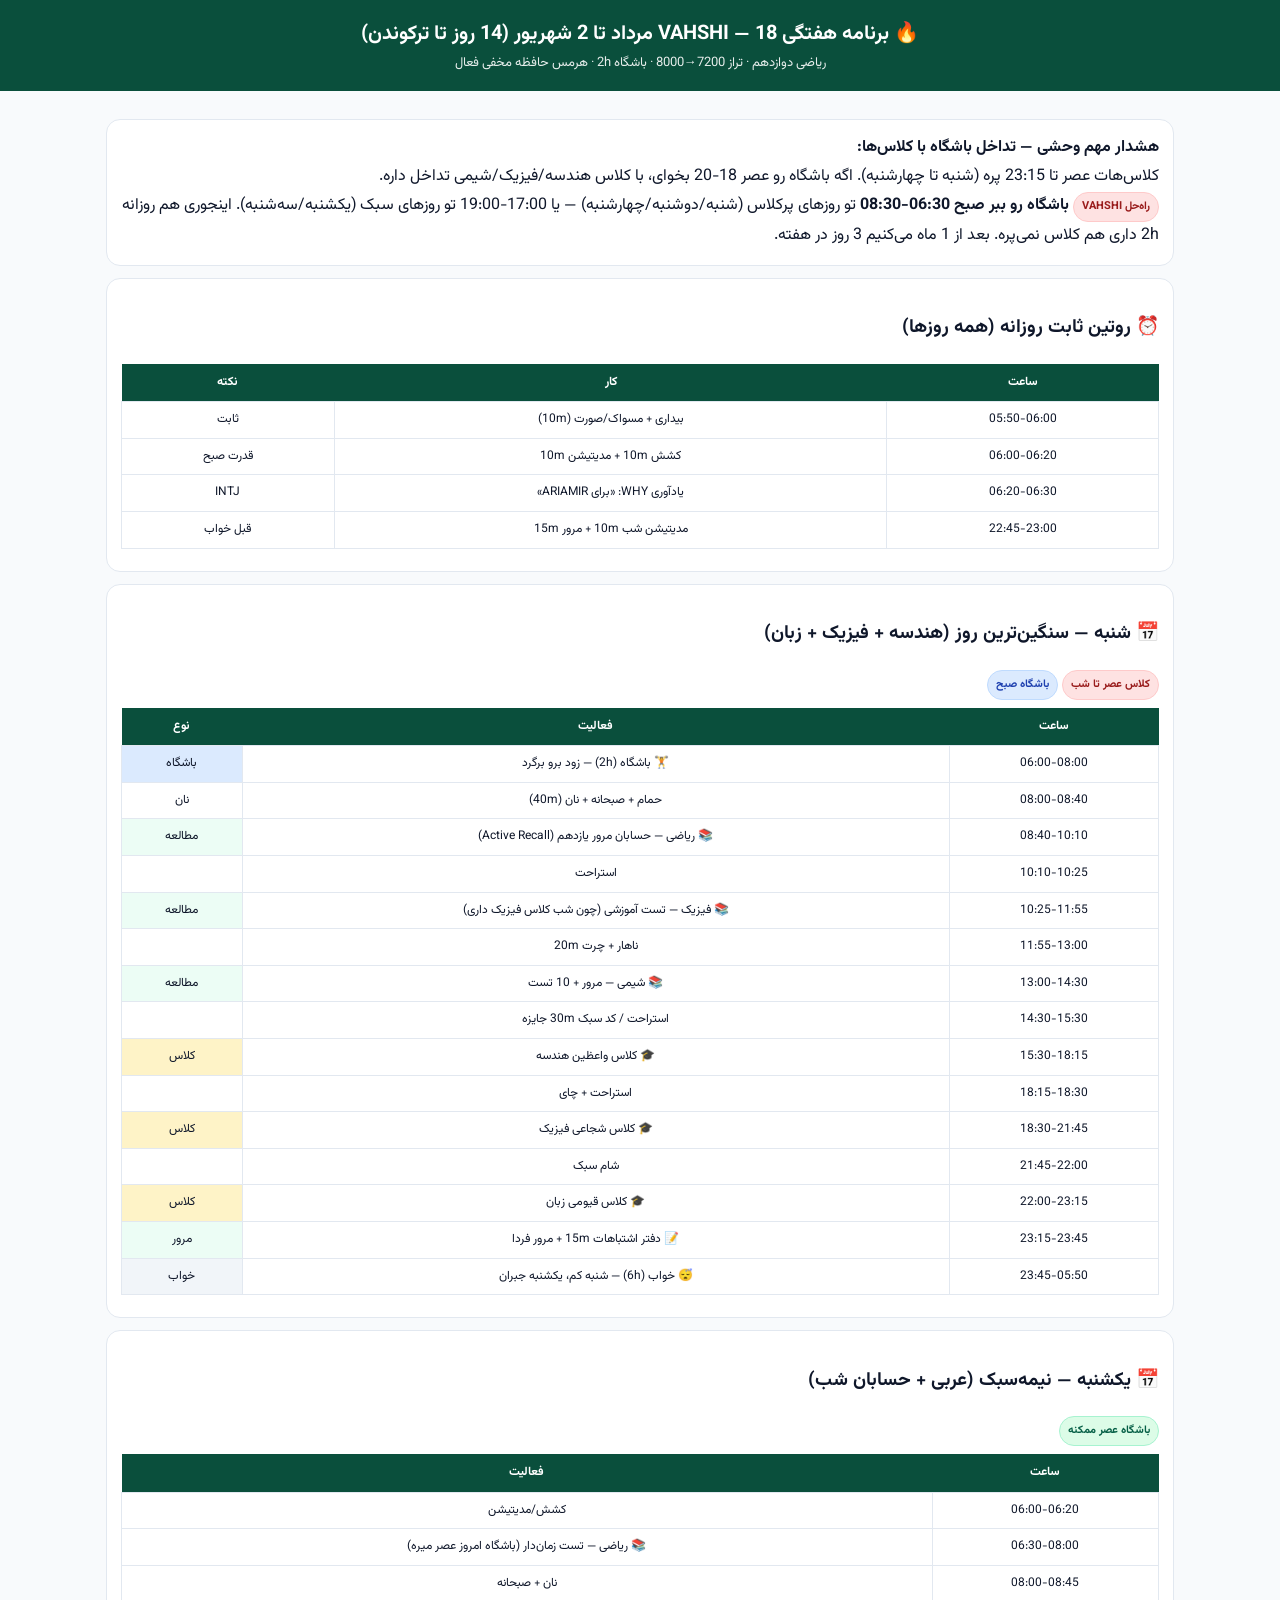
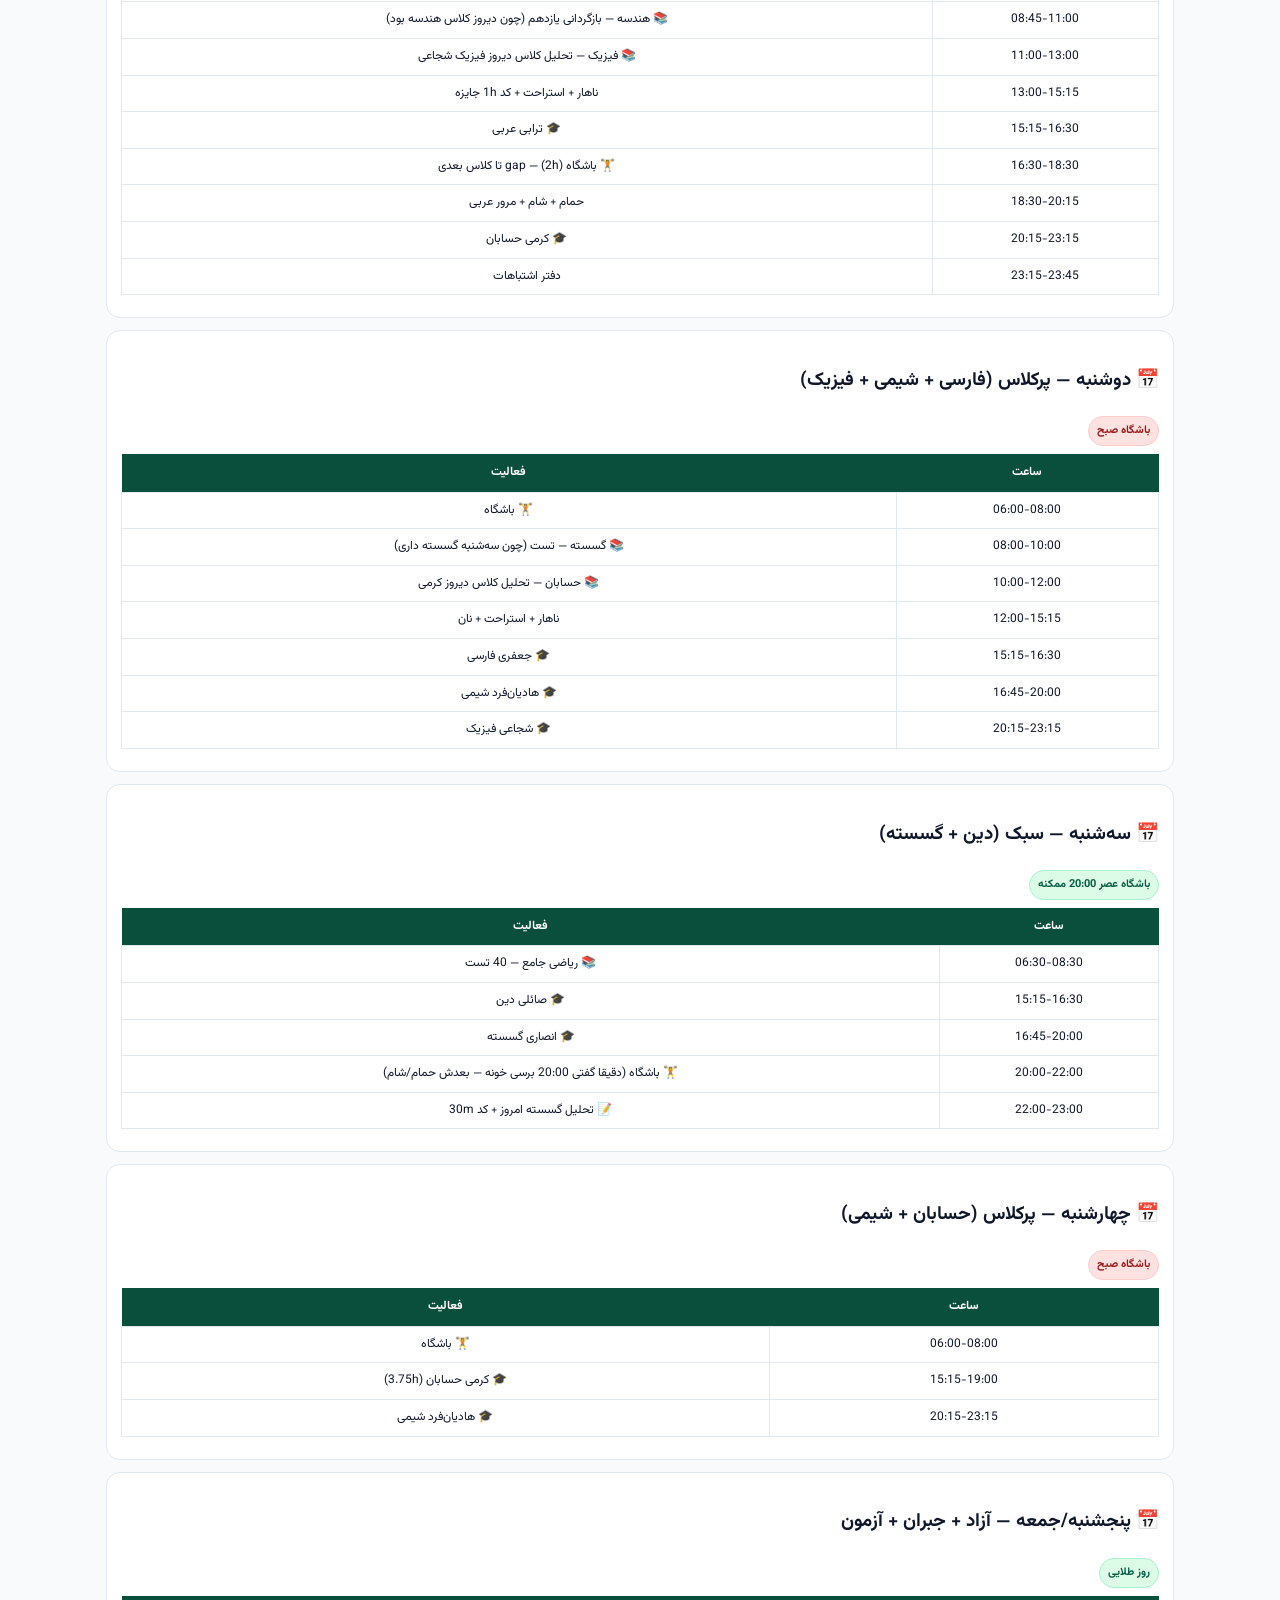
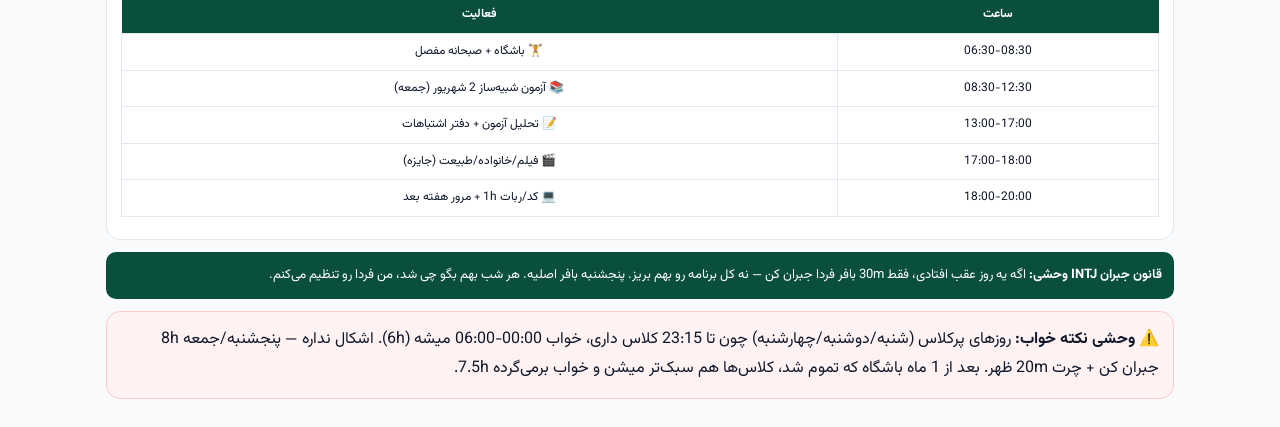
==== docs/weekly-plan-18mordad.html @ 4eb7428c "feat: weekly plan 18mordad-2shahrivar with class times + lifestyle - شنبه تا چهارشنبه با زمان دقیق م" ====
<!DOCTYPE html>
<html lang="fa" dir="rtl">
<head>
<meta charset="UTF-8">
<meta name="viewport" content="width=device-width, initial-scale=1.0">
<title>برنامه هفتگی VAHSHI — 18 مرداد تا 2 شهریور</title>
<link href="https://fonts.googleapis.com/css2?family=Vazirmatn:wght@400;700;800&display=swap" rel="stylesheet">
<style>
*{box-sizing:border-box;font-family:'Vazirmatn',sans-serif}
body{margin:0;background:#f8fafc;color:#0f172a;line-height:1.8}
.header{background:#0a4f3c;color:white;padding:16px 20px;text-align:center}
.header h1{margin:0;font-size:20px}
.container{max-width:1100px;margin:0 auto;padding:16px}
.card{background:white;border:1px solid #e2e8f0;border-radius:14px;padding:14px;margin:12px 0}
.badge{display:inline-block;padding:4px 8px;border-radius:999px;font-size:11px;font-weight:700}
.badge.red{background:#fee2e2;color:#991b1b;border:1px solid #fecaca}
.badge.green{background:#dcfce7;color:#065f46;border:1px solid #a7f3d0}
.badge.blue{background:#dbeafe;color:#1e40af;border:1px solid #bfdbfe}
table{width:100%;border-collapse:collapse;font-size:12px;margin:8px 0}
th{background:#0a4f3c;color:white;padding:8px}
td{padding:7px;border:1px solid #e2e8f0;text-align:center}
td.class{background:#fef3c7}
td.study{background:#ecfdf5}
td.gym{background:#dbeafe}
td.sleep{background:#f1f5f9}
.tip{background:#0a4f3c;color:white;padding:12px;border-radius:10px;font-size:13px}
</style>
</head>
<body>
<div class="header">
  <h1>🔥 برنامه هفتگی VAHSHI — 18 مرداد تا 2 شهریور (14 روز تا ترکوندن)</h1>
  <div style="font-size:13px;opacity:.9">ریاضی دوازدهم · تراز 7200→8000 · باشگاه 2h · هرمس حافظه مخفی فعال</div>
</div>
<div class="container">

<div class="card">
  <strong>هشدار مهم وحشی — تداخل باشگاه با کلاس‌ها:</strong><br>
  کلاس‌هات عصر تا 23:15 پره (شنبه تا چهارشنبه). اگه باشگاه رو عصر 18-20 بخوای، با کلاس هندسه/فیزیک/شیمی تداخل داره.<br>
  <span class="badge red">راه‌حل VAHSHI</span> <strong>باشگاه رو ببر صبح 06:30-08:30</strong> تو روزهای پرکلاس (شنبه/دوشنبه/چهارشنبه) — یا 17:00-19:00 تو روزهای سبک (یکشنبه/سه‌شنبه). اینجوری هم روزانه 2h داری هم کلاس نمی‌پره. بعد از 1 ماه می‌کنیم 3 روز در هفته.
</div>

<div class="card">
  <h3>⏰ روتین ثابت روزانه (همه روزها)</h3>
  <table>
    <tr><th>ساعت</th><th>کار</th><th>نکته</th></tr>
    <tr><td>05:50-06:00</td><td>بیداری + مسواک/صورت (10m)</td><td>ثابت</td></tr>
    <tr><td>06:00-06:20</td><td>کشش 10m + مدیتیشن 10m</td><td>قدرت صبح</td></tr>
    <tr><td>06:20-06:30</td><td>یادآوری WHY: «برای ARIAMIR»</td><td>INTJ</td></tr>
    <tr><td>22:45-23:00</td><td>مدیتیشن شب 10m + مرور 15m</td><td>قبل خواب</td></tr>
  </table>
</div>

<div class="card">
  <h3>📅 شنبه — سنگین‌ترین روز (هندسه + فیزیک + زبان)</h3>
  <span class="badge red">کلاس عصر تا شب</span> <span class="badge blue">باشگاه صبح</span>
  <table>
    <tr><th>ساعت</th><th>فعالیت</th><th>نوع</th></tr>
    <tr><td>06:00-08:00</td><td>🏋️ باشگاه (2h) — زود برو برگرد</td><td class="gym">باشگاه</td></tr>
    <tr><td>08:00-08:40</td><td>حمام + صبحانه + نان (40m)</td><td>نان</td></tr>
    <tr><td>08:40-10:10</td><td>📚 ریاضی — حسابان مرور یازدهم (Active Recall)</td><td class="study">مطالعه</td></tr>
    <tr><td>10:10-10:25</td><td>استراحت</td><td></td></tr>
    <tr><td>10:25-11:55</td><td>📚 فیزیک — تست آموزشی (چون شب کلاس فیزیک داری)</td><td class="study">مطالعه</td></tr>
    <tr><td>11:55-13:00</td><td>ناهار + چرت 20m</td><td></td></tr>
    <tr><td>13:00-14:30</td><td>📚 شیمی — مرور + 10 تست</td><td class="study">مطالعه</td></tr>
    <tr><td>14:30-15:30</td><td>استراحت / کد سبک 30m جایزه</td><td></td></tr>
    <tr><td>15:30-18:15</td><td>🎓 کلاس واعظین هندسه</td><td class="class">کلاس</td></tr>
    <tr><td>18:15-18:30</td><td>استراحت + چای</td><td></td></tr>
    <tr><td>18:30-21:45</td><td>🎓 کلاس شجاعی فیزیک</td><td class="class">کلاس</td></tr>
    <tr><td>21:45-22:00</td><td>شام سبک</td><td></td></tr>
    <tr><td>22:00-23:15</td><td>🎓 کلاس قیومی زبان</td><td class="class">کلاس</td></tr>
    <tr><td>23:15-23:45</td><td>📝 دفتر اشتباهات 15m + مرور فردا</td><td class="study">مرور</td></tr>
    <tr><td>23:45-05:50</td><td>😴 خواب (6h) — شنبه کم، یکشنبه جبران</td><td class="sleep">خواب</td></tr>
  </table>
</div>

<div class="card">
  <h3>📅 یکشنبه — نیمه‌سبک (عربی + حسابان شب)</h3>
  <span class="badge green">باشگاه عصر ممکنه</span>
  <table>
    <tr><th>ساعت</th><th>فعالیت</th></tr>
    <tr><td>06:00-06:20</td><td>کشش/مدیتیشن</td></tr>
    <tr><td>06:30-08:00</td><td>📚 ریاضی — تست زمان‌دار (باشگاه امروز عصر میره)</td></tr>
    <tr><td>08:00-08:45</td><td>نان + صبحانه</td></tr>
    <tr><td>08:45-11:00</td><td>📚 هندسه — بازگردانی یازدهم (چون دیروز کلاس هندسه بود)</td></tr>
    <tr><td>11:00-13:00</td><td>📚 فیزیک — تحلیل کلاس دیروز فیزیک شجاعی</td></tr>
    <tr><td>13:00-15:15</td><td>ناهار + استراحت + کد 1h جایزه</td></tr>
    <tr><td>15:15-16:30</td><td>🎓 ترابی عربی</td></tr>
    <tr><td>16:30-18:30</td><td>🏋️ باشگاه (2h) — gap تا کلاس بعدی</td></tr>
    <tr><td>18:30-20:15</td><td>حمام + شام + مرور عربی</td></tr>
    <tr><td>20:15-23:15</td><td>🎓 کرمی حسابان</td></tr>
    <tr><td>23:15-23:45</td><td>دفتر اشتباهات</td></tr>
  </table>
</div>

<div class="card">
  <h3>📅 دوشنبه — پرکلاس (فارسی + شیمی + فیزیک)</h3>
  <span class="badge red">باشگاه صبح</span>
  <table>
    <tr><th>ساعت</th><th>فعالیت</th></tr>
    <tr><td>06:00-08:00</td><td>🏋️ باشگاه</td></tr>
    <tr><td>08:00-10:00</td><td>📚 گسسته — تست (چون سه‌شنبه گسسته داری)</td></tr>
    <tr><td>10:00-12:00</td><td>📚 حسابان — تحلیل کلاس دیروز کرمی</td></tr>
    <tr><td>12:00-15:15</td><td>ناهار + استراحت + نان</td></tr>
    <tr><td>15:15-16:30</td><td>🎓 جعفری فارسی</td></tr>
    <tr><td>16:45-20:00</td><td>🎓 هادیان‌فرد شیمی</td></tr>
    <tr><td>20:15-23:15</td><td>🎓 شجاعی فیزیک</td></tr>
  </table>
</div>

<div class="card">
  <h3>📅 سه‌شنبه — سبک (دین + گسسته)</h3>
  <span class="badge green">باشگاه عصر 20:00 ممکنه</span>
  <table>
    <tr><th>ساعت</th><th>فعالیت</th></tr>
    <tr><td>06:30-08:30</td><td>📚 ریاضی جامع — 40 تست</td></tr>
    <tr><td>15:15-16:30</td><td>🎓 صائلی دین</td></tr>
    <tr><td>16:45-20:00</td><td>🎓 انصاری گسسته</td></tr>
    <tr><td>20:00-22:00</td><td>🏋️ باشگاه (دقیقا گفتی 20:00 برسی خونه — بعدش حمام/شام)</td></tr>
    <tr><td>22:00-23:00</td><td>📝 تحلیل گسسته امروز + کد 30m</td></tr>
  </table>
</div>

<div class="card">
  <h3>📅 چهارشنبه — پرکلاس (حسابان + شیمی)</h3>
  <span class="badge red">باشگاه صبح</span>
  <table>
    <tr><th>ساعت</th><th>فعالیت</th></tr>
    <tr><td>06:00-08:00</td><td>🏋️ باشگاه</td></tr>
    <tr><td>15:15-19:00</td><td>🎓 کرمی حسابان (3.75h)</td></tr>
    <tr><td>20:15-23:15</td><td>🎓 هادیان‌فرد شیمی</td></tr>
  </table>
</div>

<div class="card">
  <h3>📅 پنجشنبه/جمعه — آزاد + جبران + آزمون</h3>
  <span class="badge green">روز طلایی</span>
  <table>
    <tr><th>ساعت</th><th>فعالیت</th></tr>
    <tr><td>06:30-08:30</td><td>🏋️ باشگاه + صبحانه مفصل</td></tr>
    <tr><td>08:30-12:30</td><td>📚 آزمون شبیه‌ساز 2 شهریور (جمعه)</td></tr>
    <tr><td>13:00-17:00</td><td>📝 تحلیل آزمون + دفتر اشتباهات</td></tr>
    <tr><td>17:00-18:00</td><td>🎬 فیلم/خانواده/طبیعت (جایزه)</td></tr>
    <tr><td>18:00-20:00</td><td>💻 کد/ربات 1h + مرور هفته بعد</td></tr>
  </table>
</div>

<div class="tip">
  <strong>قانون جبران INTJ وحشی:</strong> اگه یه روز عقب افتادی، فقط 30m بافر فردا جبران کن — نه کل برنامه رو بهم بریز. پنجشنبه بافر اصلیه. هر شب بهم بگو چی شد، من فردا رو تنظیم می‌کنم.
</div>

<div class="card" style="background:#fef2f2;border-color:#fecaca">
  <strong>⚠️ وحشی نکته خواب:</strong> روزهای پرکلاس (شنبه/دوشنبه/چهارشنبه) چون تا 23:15 کلاس داری، خواب 00:00-06:00 میشه (6h). اشکال نداره — پنجشنبه/جمعه 8h جبران کن + چرت 20m ظهر. بعد از 1 ماه باشگاه که تموم شد، کلاس‌ها هم سبک‌تر میشن و خواب برمی‌گرده 7.5h.
</div>

</div>
</body>
</html>
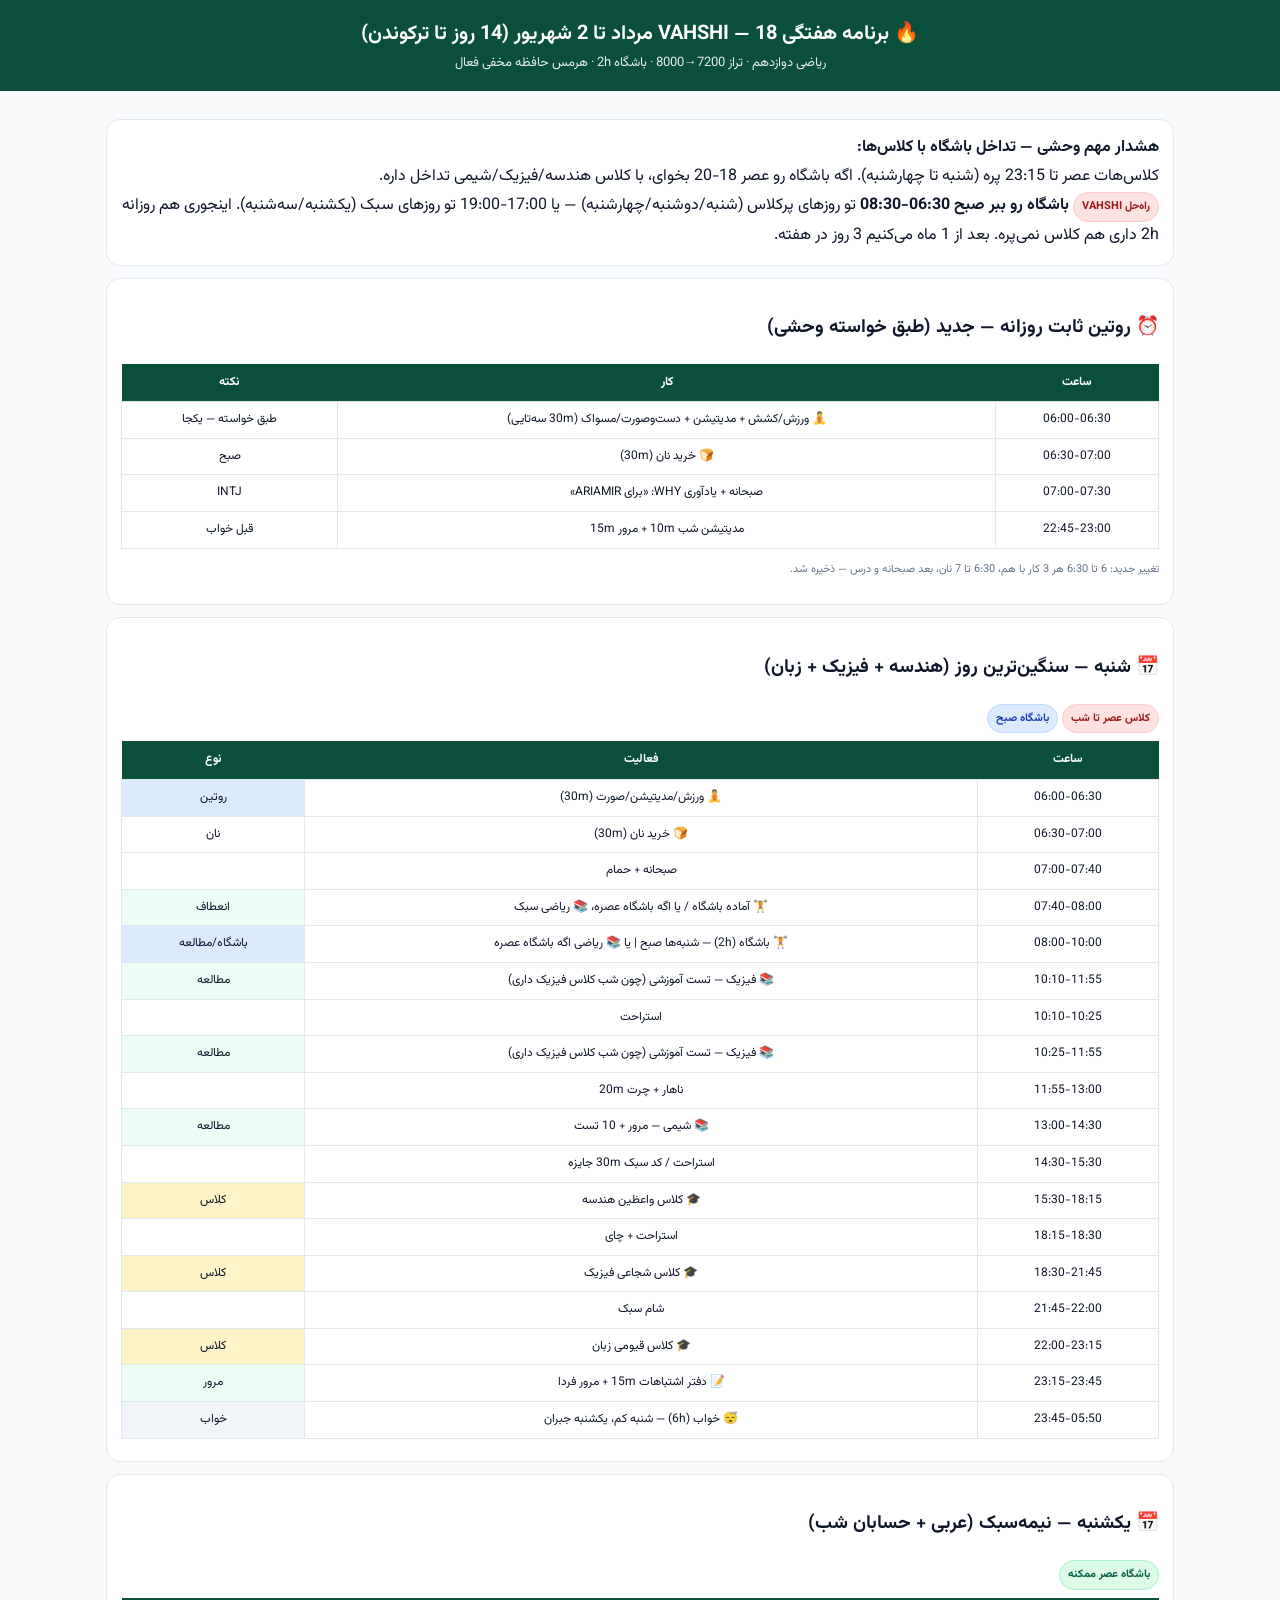
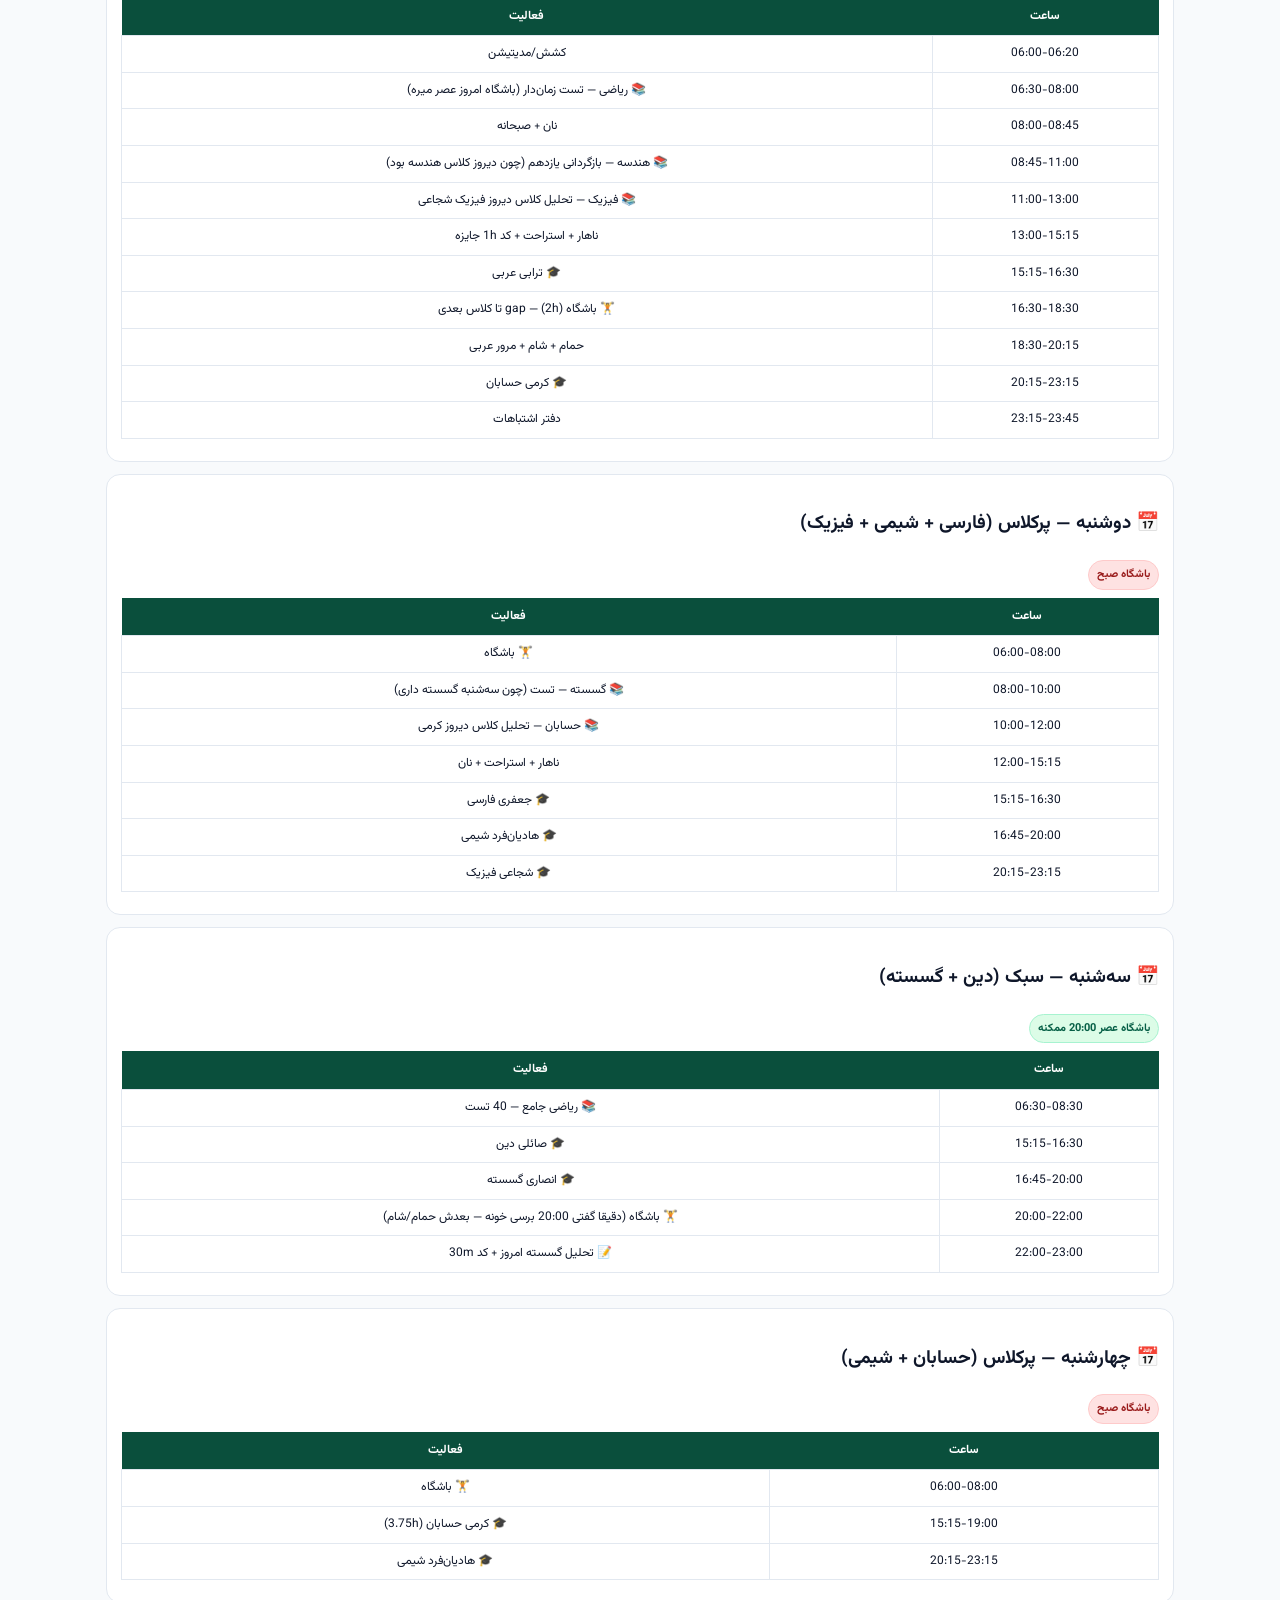
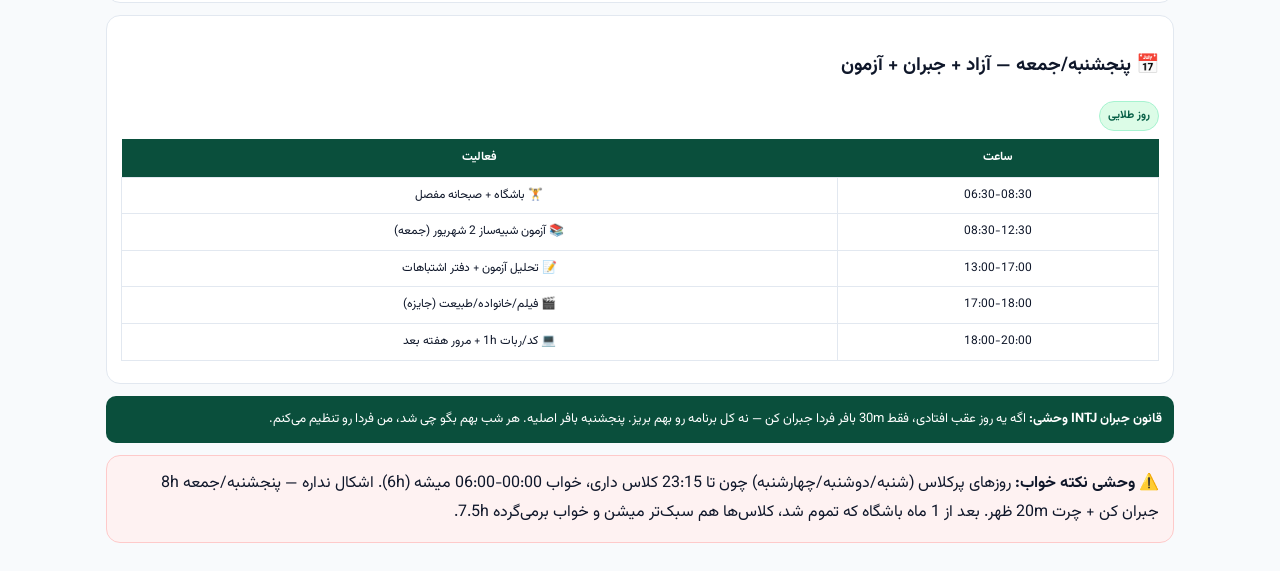
==== commit 9de5c854: "fix: روتین صبح 6-6:30 سه‌تایی + 6:30-7 نان + حالت ساده - 06:00-06:30 ورزش/مدیتیشن/صورت با هم، 06:30-" ====
--- a/docs/weekly-plan-18mordad.html
+++ b/docs/weekly-plan-18mordad.html
@@ -40,14 +40,15 @@
 </div>
 
 <div class="card">
-  <h3>⏰ روتین ثابت روزانه (همه روزها)</h3>
+  <h3>⏰ روتین ثابت روزانه — جدید (طبق خواسته وحشی)</h3>
   <table>
     <tr><th>ساعت</th><th>کار</th><th>نکته</th></tr>
-    <tr><td>05:50-06:00</td><td>بیداری + مسواک/صورت (10m)</td><td>ثابت</td></tr>
-    <tr><td>06:00-06:20</td><td>کشش 10m + مدیتیشن 10m</td><td>قدرت صبح</td></tr>
-    <tr><td>06:20-06:30</td><td>یادآوری WHY: «برای ARIAMIR»</td><td>INTJ</td></tr>
+    <tr><td>06:00-06:30</td><td>🧘 ورزش/کشش + مدیتیشن + دست‌وصورت/مسواک (30m سه‌تایی)</td><td>طبق خواسته — یکجا</td></tr>
+    <tr><td>06:30-07:00</td><td>🍞 خرید نان (30m)</td><td>صبح</td></tr>
+    <tr><td>07:00-07:30</td><td>صبحانه + یادآوری WHY: «برای ARIAMIR»</td><td>INTJ</td></tr>
     <tr><td>22:45-23:00</td><td>مدیتیشن شب 10m + مرور 15m</td><td>قبل خواب</td></tr>
   </table>
+  <p style="font-size:11px;color:#64748b">تغییر جدید: 6 تا 6:30 هر 3 کار با هم، 6:30 تا 7 نان، بعد صبحانه و درس — ذخیره شد.</p>
 </div>
 
 <div class="card">
@@ -55,9 +56,12 @@
   <span class="badge red">کلاس عصر تا شب</span> <span class="badge blue">باشگاه صبح</span>
   <table>
     <tr><th>ساعت</th><th>فعالیت</th><th>نوع</th></tr>
-    <tr><td>06:00-08:00</td><td>🏋️ باشگاه (2h) — زود برو برگرد</td><td class="gym">باشگاه</td></tr>
-    <tr><td>08:00-08:40</td><td>حمام + صبحانه + نان (40m)</td><td>نان</td></tr>
-    <tr><td>08:40-10:10</td><td>📚 ریاضی — حسابان مرور یازدهم (Active Recall)</td><td class="study">مطالعه</td></tr>
+    <tr><td>06:00-06:30</td><td>🧘 ورزش/مدیتیشن/صورت (30m)</td><td class="gym">روتین</td></tr>
+    <tr><td>06:30-07:00</td><td>🍞 خرید نان (30m)</td><td>نان</td></tr>
+    <tr><td>07:00-07:40</td><td>صبحانه + حمام</td><td></td></tr>
+    <tr><td>07:40-08:00</td><td>🏋️ آماده باشگاه / یا اگه باشگاه عصره، 📚 ریاضی سبک</td><td class="study">انعطاف</td></tr>
+    <tr><td>08:00-10:00</td><td>🏋️ باشگاه (2h) — شنبه‌ها صبح | یا 📚 ریاضی اگه باشگاه عصره</td><td class="gym">باشگاه/مطالعه</td></tr>
+    <tr><td>10:10-11:55</td><td>📚 فیزیک — تست آموزشی (چون شب کلاس فیزیک داری)</td><td class="study">مطالعه</td></tr>
     <tr><td>10:10-10:25</td><td>استراحت</td><td></td></tr>
     <tr><td>10:25-11:55</td><td>📚 فیزیک — تست آموزشی (چون شب کلاس فیزیک داری)</td><td class="study">مطالعه</td></tr>
     <tr><td>11:55-13:00</td><td>ناهار + چرت 20m</td><td></td></tr>
